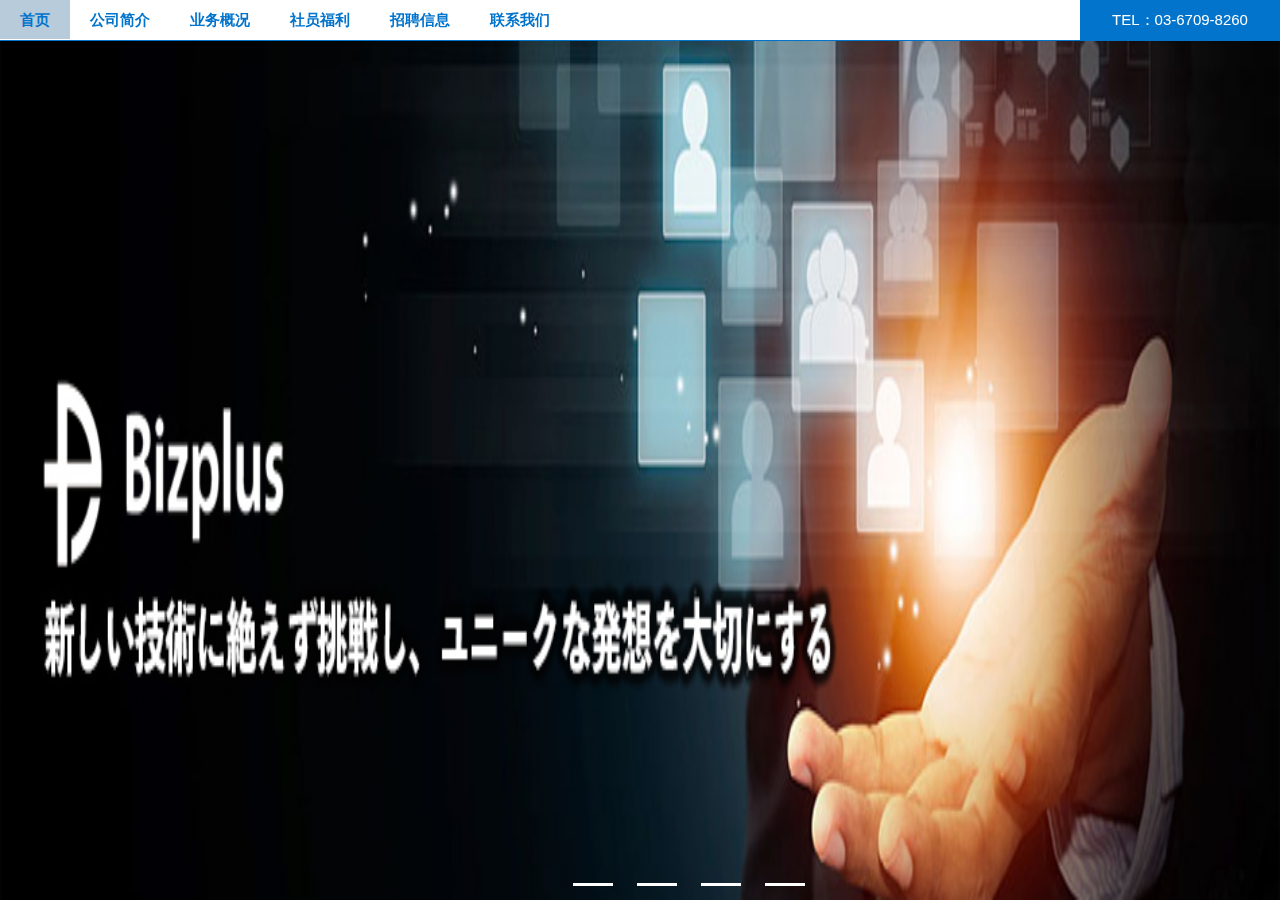
==== dairy/xxy/demo/index.html @ 2e64783f "修改了文件路径" ====
<!DOCTYPE html PUBLIC "-//W3C//DTD XHTML 1.0 Transitional//EN" "http://www.w3.org/TR/xhtml1/DTD/xhtml1-transitional.dtd">
<html xmlns="http://www.w3.org/1999/xhtml">
<head>
<meta http-equiv="Content-Type" content="text/html; charset=utf-8" />
<title>Bizplus</title>

<link href="css/head.css" rel="stylesheet" type="text/css" />
<link href="css/rotation.css" rel="stylesheet" type="text/css" />

</head>

<body>
<div class="head_guide">
	<div class="nav_main">
		<ul id="nav_all">
			<li><a href="#">首页</a></li>
			<li><a href="#">公司简介</a>
				<ul style="left:70px;">
					<li><a href="#">经营理念</a></li>
					<li><a href="#">董事长致辞</a></li>
					<li><a href="#">组织结构图</a></li>
				</ul>
			</li>
			<li><a href="#">业务概况</a>
				<ul style="display: none;left:170px;">
					<li><a href="#">业务介绍</a></li>
					<li><a href="#">品质管理</a></li>
					<li><a href="#">项目管理</a></li>
					<li><a href="#">开发实绩</a></li>
					<li><a href="#">语言环境</a></li>
					<li><a href="#">派遣事业</a></li>
					<li><a href="#">其他业务</a></li>
				</ul>
			</li>
			<li><a href="#">
				<div style="_margin-top: 12px;"></div>社员福利</a>
				<ul style="display: none;">
					<li style="display: none;left:270px;"></li>
					<li><a href="#">社内教育</a></li>
					<li><a href="#">企业文化</a></li>
				</ul>
			</li>
			<li><a href="#">招聘信息</a>
				<ul style="display: none;">
					<li style="display: none;left:370px;"></li>
					<li><a href="#">2018年</a></li>
					<li><a href="#">2019年</a></li>
				</ul>
			</li>
			<li><a href="#">联系我们</a>
				<ul style="display: none;">
					<li><a href="#">公司地址</a></li>
				</ul>
			</li>            
		</ul>
		<div class="tel">TEL：03-6709-8260</div>
	</div>
</div>

<div id="rotation">
	<div id="imgs">
		<img src="./images/1.jpg" class="img1"/>
		<img src="./images/2.jpg" class="img2"/>
		<img src="./images/3.jpg" class="img3"/>
		<img src="./images/4.jpg" class="img4"/>
		<img src="./images/1.jpg" class="img5"/>
	</div>
</div>

<div id="tab">
	<a href="javascript:"></a>
	<a href="javascript:"></a>
	<a href="javascript:"></a>
	<a href="javascript:"></a>
</div>
<div style="position:absolute;top:700px;">
	Cards
</div>
</body>

<script src="js/jquery-1.9.1.min.js" type="text/javascript"></script>
<script src="js/nav.js" type="text/javascript"></script>
<script src="js/rotation.js" type="text/javascript"></script>

</html>
---- dairy/xxy/demo/css/head.css ----
﻿@charset "utf-8";
body{
    clear:both;
    margin:0;
}
div, ul, li{
    margin:0;
    padding:0;
}
ul, li{
    list-style-type:none;
    text-transform:capitalize;
}

.head_guide{
    font-size:15px;
    width:100%;
    margin:0px auto 0;
    border-bottom:#0274CC solid 1px;
    height:40px;
    line-height:39px;
    z-index:1;
    position: fixed;
}

.head_guide a{
    text-decoration:none;
}

#nav_all li{
    float:left;
}

#nav_all li a{
    color:#0274CC;
    display:inline-block;
    font-size:15px;
    font-weight:bold;
    cursor:pointer;
    padding:0 20px 0 20px;
    height:40px;
    line-height:40px;
    white-space:nowrap;
}

#nav_all li a:hover{
    height:39px;
    background-color: rgb(183, 203, 219);
    overflow:hidden;
    border-bottom:#fff solid 1px;
}

#nav_all li ul{
    display: none;
    position: fixed;
    width:100px;
    top:40px;
}

#nav_all ul li{
    line-height:32px;
    height:32px;
    padding:0;
}

#nav_all ul li a{
    width: 80px;
    margin:0px;
    padding: 0 10px 0 10px;
    height:32px;
    line-height:32px;
    color:#fff;
    font-weight:normal;
    background:#0274CC;
}

#nav_all ul li a:hover{
    margin:0px auto;
    height:30px;
    line-height:30px;
    color:#FFF;
    background:#0274CC;
}

.tel{
    font-size:15px;
    font-family:"微软雅黑", "幼圆", sans-serif;
    color:#fff;
    float:right;
    width:200px;
    height:40px;
    line-height:40px;
    text-align:center;
    background-color:#0274CC;
}
---- dairy/xxy/demo/css/rotation.css ----
html,body{
    height: 100%;
}

#rotation{
    background-color: #aaa;
    position:absolute;
    width:100%;       
    top:40px;
    bottom:0px;
    overflow: hidden;
}

#imgs{    
    position: absolute;
    width:100%;   
    height: 100%;
}

#imgs img{
    width: 100%;
    height: 100%;
    position: absolute;
    right: 0;
}

.img1 {
    left: 0;
}

.img2 {
    left: 100%;
}

.img3 {
    left: 200%;
}

.img4 {
    left: 300%;
}

.img5 {
    left: 400%;
}

#tab {
    position: absolute;
    left: 44%;
    bottom: 0;
}

#tab a {
    display: inline-block;
    width: 40px;
    height: 3px;
    margin: 10px;
    background: #fff;
}

.whiteTab {
    background: #fff;
}

.grayTab {
    background: rgb(80, 80, 80);
}
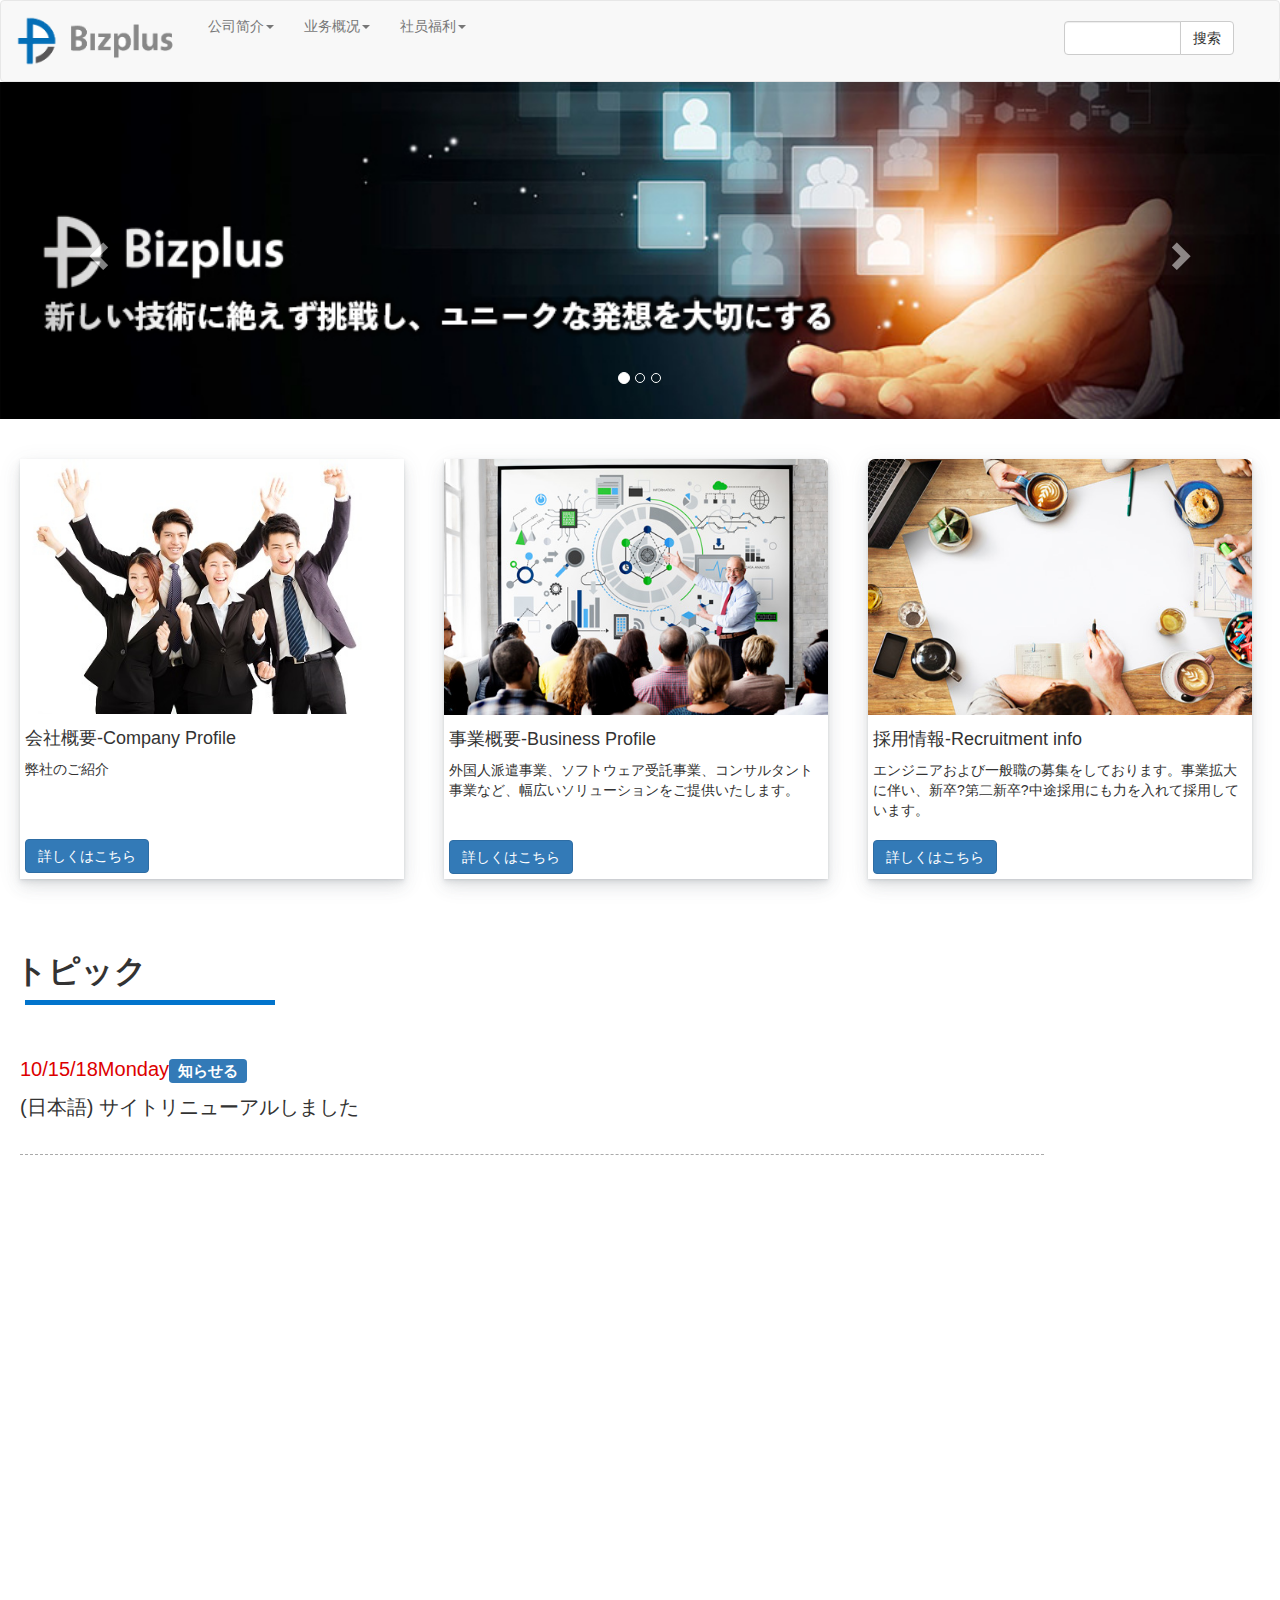
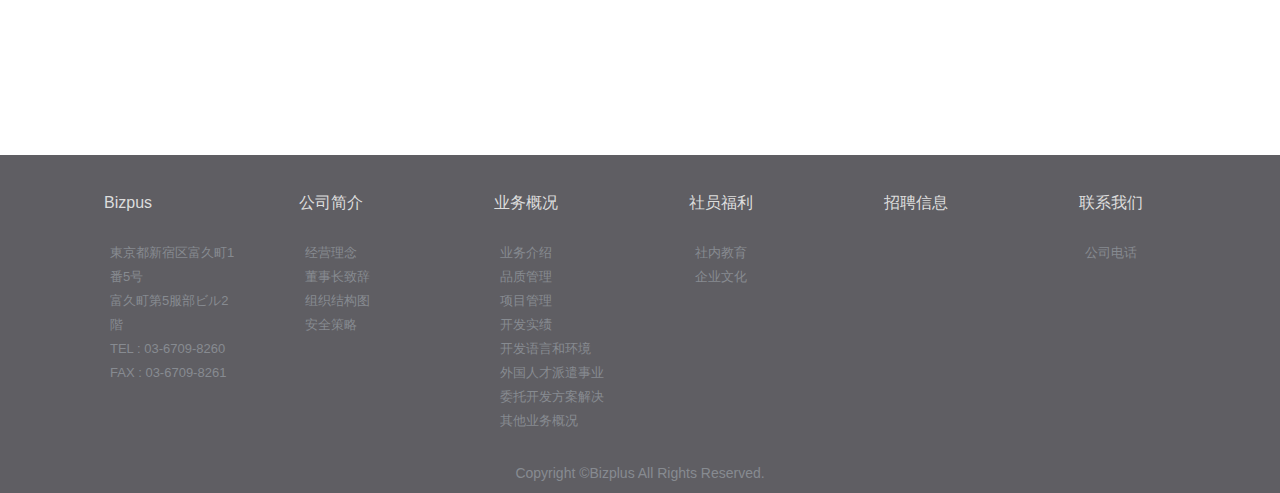
==== commit 0ff84685: "update" ====
--- a/dairy/xxy/demo/index.html
+++ b/dairy/xxy/demo/index.html
@@ -1,85 +1,201 @@
-<!DOCTYPE html PUBLIC "-//W3C//DTD XHTML 1.0 Transitional//EN" "http://www.w3.org/TR/xhtml1/DTD/xhtml1-transitional.dtd">
-<html xmlns="http://www.w3.org/1999/xhtml">
+<!DOCTYPE html>
+<html>
 <head>
-<meta http-equiv="Content-Type" content="text/html; charset=utf-8" />
-<title>Bizplus</title>
-
-<link href="css/head.css" rel="stylesheet" type="text/css" />
-<link href="css/rotation.css" rel="stylesheet" type="text/css" />
-
+	<meta charset="utf-8">
+	<title>1</title>
+    <link rel="stylesheet" href="css/style.css" />
+    <link rel="stylesheet" href="./bootstrap-3.3.7-dist/css/bootstrap.min.css">
+    <script src="./js/jquery-2.1.1.min.js"></script>
+    <script src="./bootstrap-3.3.7-dist/js/bootstrap.min.js"></script>
 </head>
-
 <body>
-<div class="head_guide">
-	<div class="nav_main">
-		<ul id="nav_all">
-			<li><a href="#">首页</a></li>
-			<li><a href="#">公司简介</a>
-				<ul style="left:70px;">
-					<li><a href="#">经营理念</a></li>
-					<li><a href="#">董事长致辞</a></li>
-					<li><a href="#">组织结构图</a></li>
-				</ul>
-			</li>
-			<li><a href="#">业务概况</a>
-				<ul style="display: none;left:170px;">
-					<li><a href="#">业务介绍</a></li>
-					<li><a href="#">品质管理</a></li>
-					<li><a href="#">项目管理</a></li>
-					<li><a href="#">开发实绩</a></li>
-					<li><a href="#">语言环境</a></li>
-					<li><a href="#">派遣事业</a></li>
-					<li><a href="#">其他业务</a></li>
-				</ul>
-			</li>
-			<li><a href="#">
-				<div style="_margin-top: 12px;"></div>社员福利</a>
-				<ul style="display: none;">
-					<li style="display: none;left:270px;"></li>
-					<li><a href="#">社内教育</a></li>
-					<li><a href="#">企业文化</a></li>
-				</ul>
-			</li>
-			<li><a href="#">招聘信息</a>
-				<ul style="display: none;">
-					<li style="display: none;left:370px;"></li>
-					<li><a href="#">2018年</a></li>
-					<li><a href="#">2019年</a></li>
-				</ul>
-			</li>
-			<li><a href="#">联系我们</a>
-				<ul style="display: none;">
-					<li><a href="#">公司地址</a></li>
-				</ul>
-			</li>            
-		</ul>
-		<div class="tel">TEL：03-6709-8260</div>
-	</div>
-</div>
-
-<div id="rotation">
-	<div id="imgs">
-		<img src="./images/1.jpg" class="img1"/>
-		<img src="./images/2.jpg" class="img2"/>
-		<img src="./images/3.jpg" class="img3"/>
-		<img src="./images/4.jpg" class="img4"/>
-		<img src="./images/1.jpg" class="img5"/>
-	</div>
-</div>
-
-<div id="tab">
-	<a href="javascript:"></a>
-	<a href="javascript:"></a>
-	<a href="javascript:"></a>
-	<a href="javascript:"></a>
-</div>
-<div style="position:absolute;top:700px;">
-	Cards
-</div>
+    <!--header guide-->
+    <nav class="navbar navbar-default" role="navigation">
+        <div class="container-fluid"> 
+        <div class="navbar-header" style="height: 80px;">
+            <button type="button" class="navbar-toggle" data-toggle="collapse" data-target="#navbar-collapse">
+                <span class="sr-only">展开导航</span>
+                <span class="icon-bar"></span>
+                <span class="icon-bar"></span>
+                <span class="icon-bar"></span>
+            </button>
+            <a class="navbar-brand" href="#"><img src="./img/logo.png" id="logo"></a>
+        </div>
+        <div class="collapse navbar-collapse" id="navbar-collapse">
+            <ul class="nav navbar-nav">
+                <li class="dropdown"><a href="#" class="dropdown-toggle" data-toggle="dropdown">公司简介<b class="caret"></b></a>
+                    <ul class="dropdown-menu">
+                        <li><a href="#">经营理念</a></li>
+                        <li><a href="#">董事长致辞</a></li>
+                        <li><a href="#">组织结构图</a></li>
+                        <li><a href="#">安全策略</a></li>
+                    </ul>
+                </li>
+                <li class="dropdown"><a href="#" class="dropdown-toggle" data-toggle="dropdown">业务概况<b class="caret"></b></a>
+                    <ul class="dropdown-menu">
+                        <li><a href="#">业务介绍</a></li>
+                        <li><a href="#">品质管理</a></li>
+                        <li><a href="#">项目管理</a></li>
+                        <li><a href="#">开发实绩</a></li>
+                        <li><a href="#">开发语言和环境</a></li>
+                        <li><a href="#">外国人才派遣事业</a></li>
+                        <li><a href="#">委托开发方案解决</a></li>
+                        <li><a href="#">其他业务概况</a></li>
+                    </ul>
+                </li>
+                <li class="dropdown"><a href="#" class="dropdown-toggle" data-toggle="dropdown">社员福利<b class="caret"></b></a>
+                    <ul class="dropdown-menu">
+                        <li><a href="#">社内教育</a></li>
+                        <li><a href="#">企业文化</a></li>
+                    </ul>
+                </li>
+            </ul>
+            <div class="col-lg-2" id="search">
+                    <div class="input-group">
+                        <input type="text" class="form-control">
+                        <span class="input-group-btn">
+                            <button class="btn btn-default" type="button">搜索</button>
+                        </span>
+                    </div>
+                </div>
+            </div>
+        </div>
+        </div>
+    </nav>
+
+    <!--rotation chart-->
+    <div id="myCarousel" class="carousel slide">
+        
+        <ol class="carousel-indicators">
+            <li data-target="#myCarousel" data-slide-to="0" class="active"></li>
+            <li data-target="#myCarousel" data-slide-to="1"></li>
+            <li data-target="#myCarousel" data-slide-to="2"></li>
+        </ol>   
+        
+         <div class="carousel-inner">
+            <div class="item active">
+                <img src="./img/1.jpg" alt="First slide">
+            </div>
+            <div class="item">
+                <img src="./img/2.jpg" alt="Second slide">
+            </div>
+            <div class="item">
+                <img src="./img/3.jpg" alt="Third slide">
+            </div>
+        </div>
+        
+        <a class="left carousel-control" href="#myCarousel" role="button" data-slide="prev">
+            <span class="glyphicon glyphicon-chevron-left" aria-hidden="true"></span>
+            <span class="sr-only">Previous</span>
+        </a>
+        <a class="right carousel-control" href="#myCarousel" role="button" data-slide="next">
+            <span class="glyphicon glyphicon-chevron-right" aria-hidden="true"></span>
+            <span class="sr-only">Next</span>
+        </a>
+
+    </div> 
+    
+    <!--Cards-->
+    <div class="card">
+        <img class="card-img-top" src="./img/card1.jpg" alt="Card image">
+        <div class="card-body">
+            <h4 class="card-title">会社概要-Company Profile</h4>
+            <div class="card-text" style="height:90px;">弊社のご紹介</div>
+            <button class="btn btn-primary">詳しくはこちら</button>
+        </div>
+    </div>
+
+    <div class="card">
+        <img class="card-img-top" src="./img/card2.jpg" alt="Card image">
+        <div class="card-body">
+            <h4 class="card-title">事業概要-Business Profile</h4>
+            <div class="card-text" style="height:90px;">外国人派遣事業、ソフトウェア受託事業、コンサルタント事業など、幅広いソリューションをご提供いたします。</div>
+            <button class="btn btn-primary">詳しくはこちら</button>
+        </div>
+    </div>
+
+    <div class="card">
+        <img class="card-img-top" src="./img/card3.jpg" alt="Card image">
+        <div class="card-body">
+            <h4 class="card-title">採用情報-Recruitment info</h4>
+            <div class="card-text" style="height:90px;">エンジニアおよび一般職の募集をしております。事業拡大に伴い、新卒?第二新卒?中途採用にも力を入れて採用しています。</div>
+            <button class="btn btn-primary">詳しくはこちら</button>
+        </div>
+    </div>
+
+    <!--Topic-->
+    <div id="tp">
+        <p>トピック</p>
+    </div>
+
+    <div class="topic_contant">
+        <p id="date">10/15/18Monday<span class="label label-primary">知らせる</span></p>
+        <p>(日本語) サイトリニューアルしました</p>
+    </div>
+    
+    <div style="height:500px;"></div>
+
+
+    <footer class="container-fluid foot-wrap">
+        <div class="container">
+            <div class="row">
+                <div class="row-content col-lg-2 col-sm-4 col-xs-6">
+                    <h3>Bizpus</h3>
+                    <ul>
+                        <li><a href="#">東京都新宿区富久町1番5号</a></li>
+                        <li><a href="#">富久町第5服部ビル2階</a></li>
+                        <li><a href="#">TEL : 03-6709-8260</a></li>
+                        <li><a href="#">FAX : 03-6709-8261</a></li>
+                    </ul>
+                </div>
+                <div class="row-content col-lg-2 col-sm-4 col-xs-6">
+                    <h3>公司简介</h3>
+                    <ul>
+                        <li><a href="#">经营理念</a></li>
+                        <li><a href="#">董事长致辞</a></li>
+                        <li><a href="#">组织结构图</a></li>
+                        <li><a href="#">安全策略</a></li>
+                    </ul>
+                </div>
+                <div class="row-content col-lg-2 col-sm-4 col-xs-6">
+                    <h3>业务概况</h3>
+                    <ul>
+                        <li><a href="#">业务介绍</a></li>
+                        <li><a href="#">品质管理</a></li>
+                        <li><a href="#">项目管理</a></li>
+                        <li><a href="#">开发实绩</a></li>
+                        <li><a href="#">开发语言和环境</a></li>
+                        <li><a href="#">外国人才派遣事业</a></li>
+                        <li><a href="#">委托开发方案解决</a></li>
+                        <li><a href="#">其他业务概况</a></li>
+                    </ul>
+                </div>
+        
+                <div class="row-content col-lg-2 col-sm-4 col-xs-6">
+                    <h3>社员福利</h3>
+                    <ul>
+                        <li><a href="#">社内教育</a></li>
+                        <li><a href="#">企业文化</a></li>
+                    </ul>
+        
+                </div>
+
+                <div class="row-content col-lg-2 col-sm-4 col-xs-6">
+                    <h3>招聘信息</h3>
+                </div>
+
+                <div class="row-content col-lg-2 col-sm-4 col-xs-6">
+                    <h3>联系我们</h3>
+                    <ul>
+                        <li><a href="#">公司电话</a></li>
+                    </ul>
+                </div>
+        
+            </div>
+        </div>
+        
+        <p style="margin-top: 20px;color:#878B91;text-align: center;">Copyright &copy;Bizplus All Rights Reserved.</p>
+        
+    </footer>
 </body>
-
-<script src="js/jquery-1.9.1.min.js" type="text/javascript"></script>
-<script src="js/nav.js" type="text/javascript"></script>
-<script src="js/rotation.js" type="text/javascript"></script>
-
 </html>--- a/dairy/xxy/demo/css/style.css
+++ b/dairy/xxy/demo/css/style.css
@@ -0,0 +1,128 @@
+html,body{
+    margin: 0;
+    padding: 0;
+    height: 100%;
+}
+
+#logo{
+    height: 50px;
+    width: auto; 
+}
+
+#search{
+    width: 200px;
+    float: right;
+    margin-top: 20px;
+    margin-bottom: 20px;
+}
+
+#myCarousel{
+    position: relative;
+    top: -20px;
+    bottom: 0;
+}
+
+.item>img{
+    width: 100%;
+    height: 100%;
+}
+
+.card{
+    width:30%;
+    height: 420px;
+    float: left;
+    margin: 20px;
+    box-shadow: 0 0.46875rem 2.1875rem rgba(90,97,105,.1), 0 0.9375rem 1.40625rem rgba(90,97,105,.1), 0 0.25rem 0.53125rem rgba(90,97,105,.12), 0 0.125rem 0.1875rem rgba(90,97,105,.1);
+}
+
+.card>img{
+    width:100%;
+    border-radius: .725rem .725rem 0 0;
+}
+
+.card-body{
+    padding: 5px;
+}
+
+.card-body>button{
+    position: relative;
+    bottom: 10px;
+}
+
+#tp>p{
+    width: 200px;
+    font-size: 32px;
+    font-weight: 700;
+    margin-left: 15px;
+    margin-bottom: 100px;
+    padding-bottom: 10px;
+    position: relative;
+    top: 50px;
+}
+
+#tp>p::before{
+    content: '';
+    position: absolute;
+    bottom: 0;
+    left: 10px;
+    display: block;
+    width: 250px;
+    height: 5px;
+    background-color: #0274cc;
+}
+
+.topic_contant{
+    font-size: 20px;
+    width: 80%;
+    height: 100px;
+    border-bottom: 1px dashed #aaa;
+    margin: 20px;
+    margin-top: 55px;
+}
+
+#date{
+    color: #dd0000; 
+}
+
+
+.foot-wrap{
+	background-color: #5f5e63;
+	margin-top:80px;
+}
+ 
+ .row-content>h3{
+	color:#DDD;
+	font-size:16px;
+	font-weight: 300;
+	line-height: 16px;
+	margin:40px 0 30px 34px;
+}
+
+.row-content>ul{
+	font-size:13px;
+	line-height:24px;
+}
+
+.row-content>ul>li{
+    list-style:none;
+}
+
+.row-content>ul>li>a{
+    color:#878B91;
+}
+
+.row-content>ul>li>a:hover{
+    text-decoration:none;
+    color:#c1ba62;
+}
+
+ul.social{
+    margin:0;
+    padding:0;
+    width:100%;
+    text-align:center;
+}
+
+ul.social>li{
+	display:inline-block;
+}
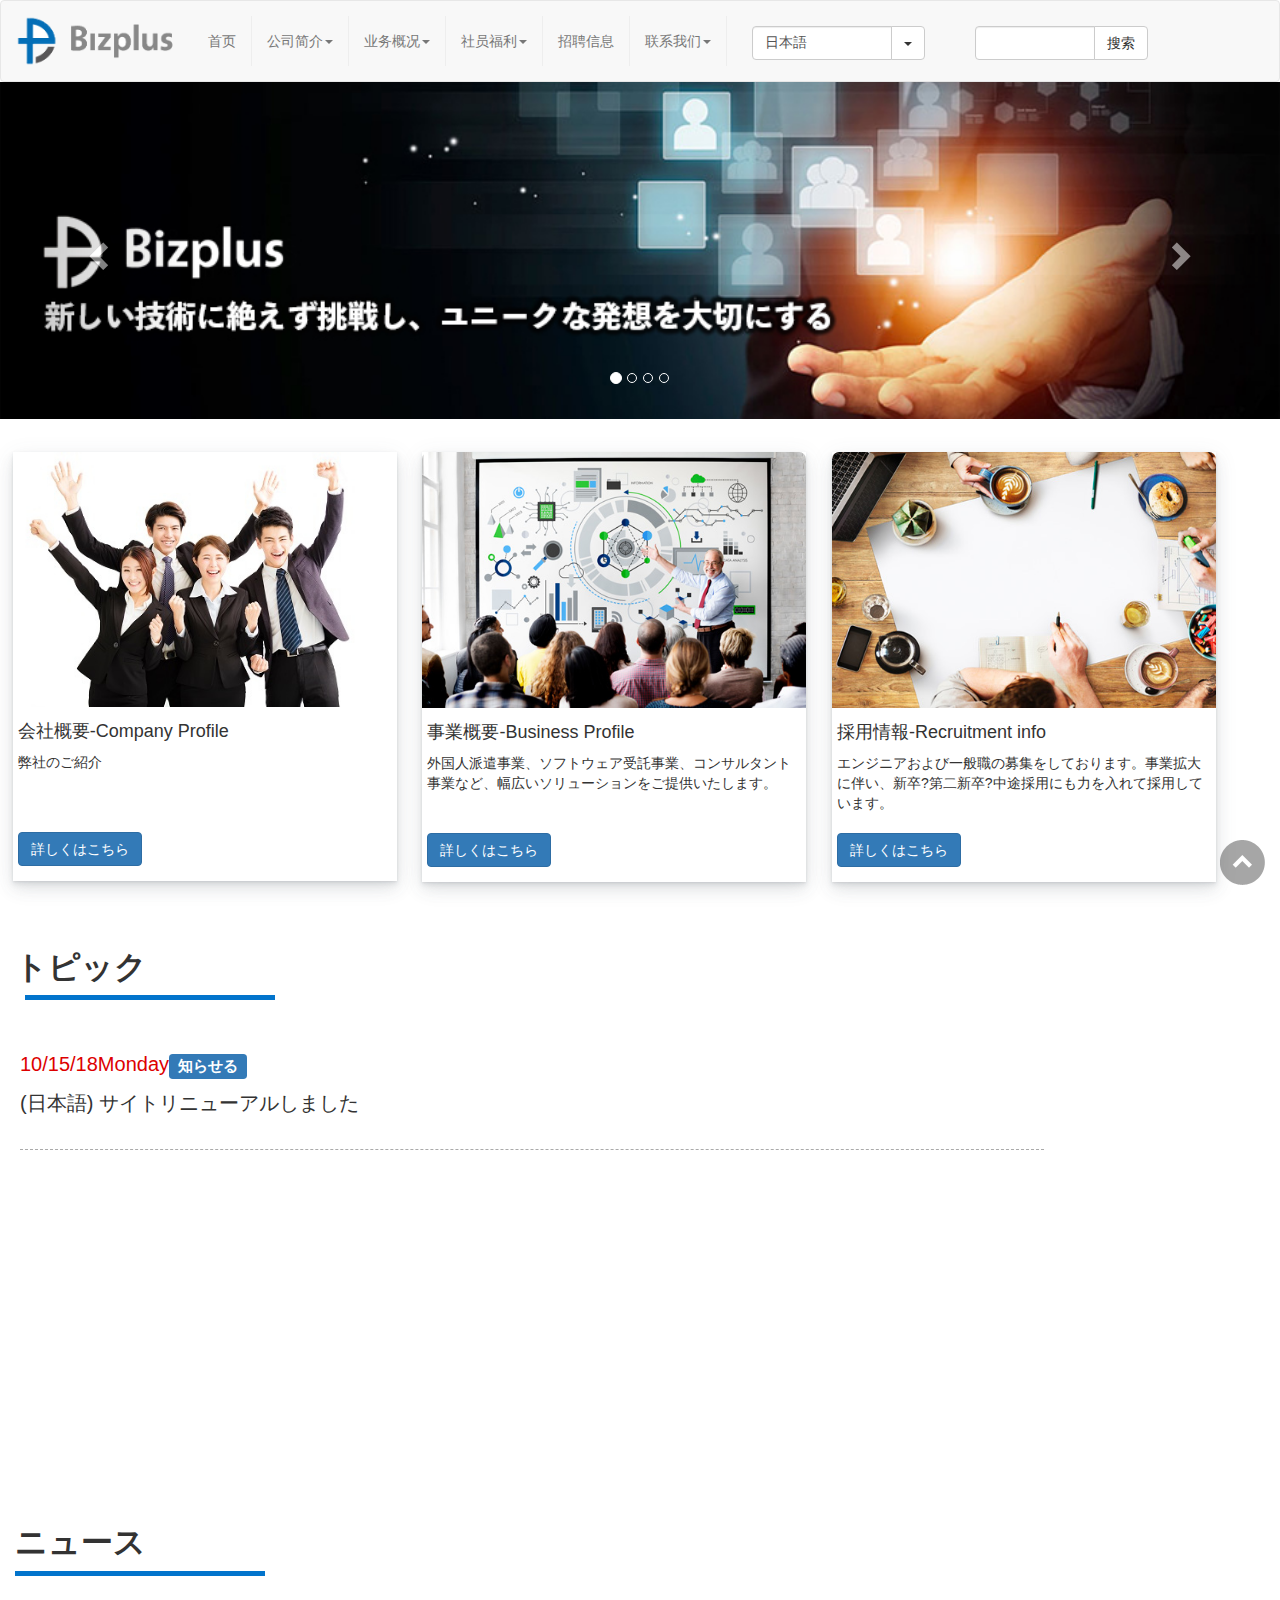
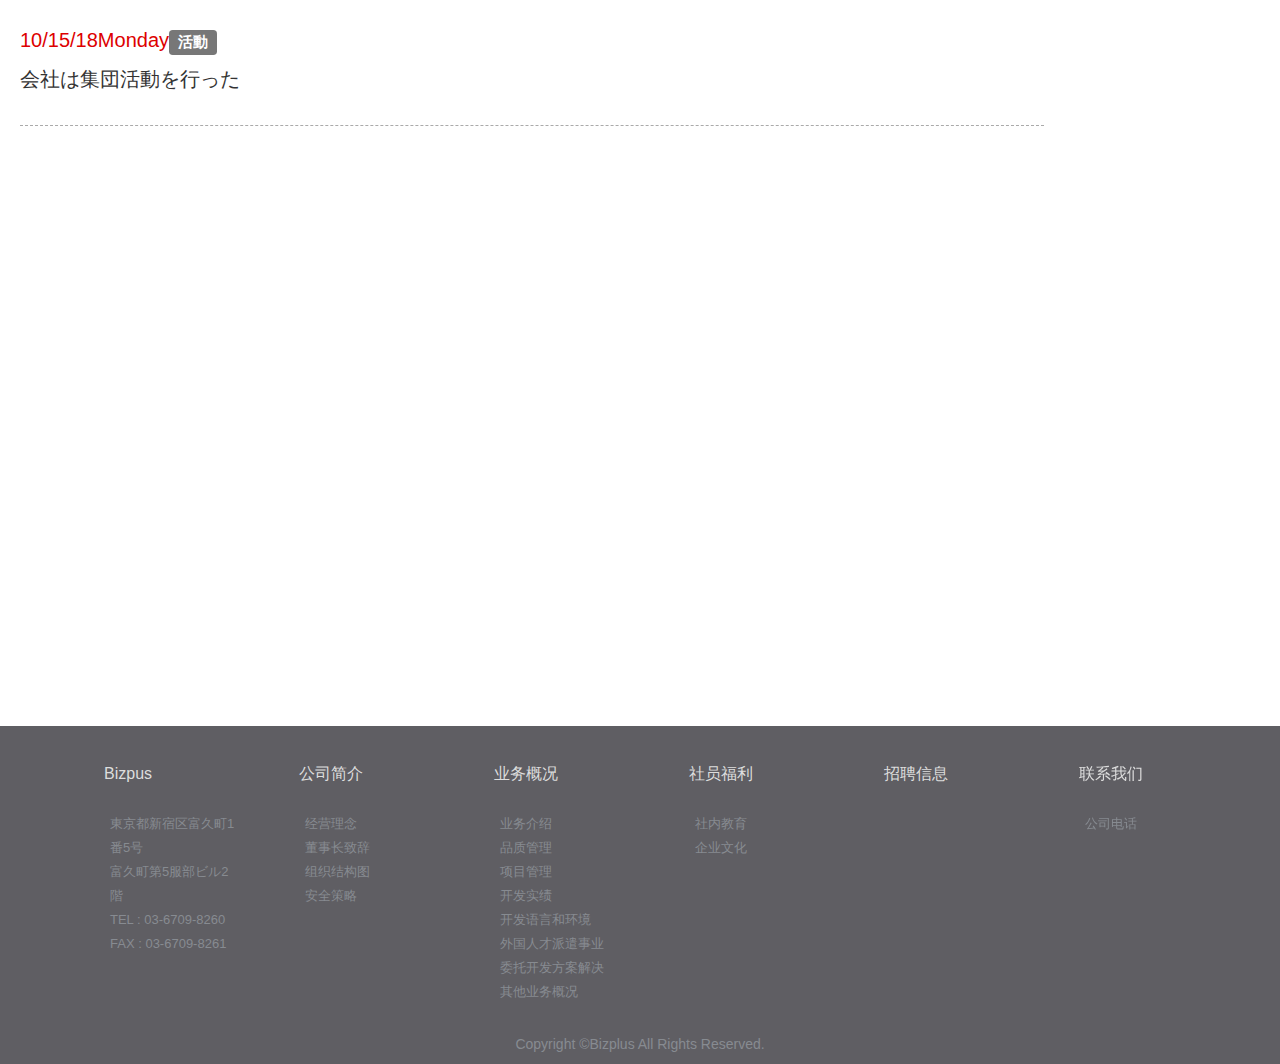
==== commit 358bc89e: "update" ====
--- a/dairy/xxy/demo/index.html
+++ b/dairy/xxy/demo/index.html
@@ -2,7 +2,7 @@
 <html>
 <head>
 	<meta charset="utf-8">
-	<title>1</title>
+	<title>Bizplus</title>
     <link rel="stylesheet" href="css/style.css" />
     <link rel="stylesheet" href="./bootstrap-3.3.7-dist/css/bootstrap.min.css">
     <script src="./js/jquery-2.1.1.min.js"></script>
@@ -11,7 +11,8 @@
 <body>
     <!--header guide-->
     <nav class="navbar navbar-default" role="navigation">
-        <div class="container-fluid"> 
+    <div class="container-fluid" > 
+
         <div class="navbar-header" style="height: 80px;">
             <button type="button" class="navbar-toggle" data-toggle="collapse" data-target="#navbar-collapse">
                 <span class="sr-only">展开导航</span>
@@ -21,8 +22,10 @@
             </button>
             <a class="navbar-brand" href="#"><img src="./img/logo.png" id="logo"></a>
         </div>
+        
         <div class="collapse navbar-collapse" id="navbar-collapse">
             <ul class="nav navbar-nav">
+                <li class="dropdown"><a href="#" class="dropdown-toggle" data-toggle="dropdown">首页</a>
                 <li class="dropdown"><a href="#" class="dropdown-toggle" data-toggle="dropdown">公司简介<b class="caret"></b></a>
                     <ul class="dropdown-menu">
                         <li><a href="#">经营理念</a></li>
@@ -31,6 +34,7 @@
                         <li><a href="#">安全策略</a></li>
                     </ul>
                 </li>
+
                 <li class="dropdown"><a href="#" class="dropdown-toggle" data-toggle="dropdown">业务概况<b class="caret"></b></a>
                     <ul class="dropdown-menu">
                         <li><a href="#">业务介绍</a></li>
@@ -43,35 +47,70 @@
                         <li><a href="#">其他业务概况</a></li>
                     </ul>
                 </li>
+
                 <li class="dropdown"><a href="#" class="dropdown-toggle" data-toggle="dropdown">社员福利<b class="caret"></b></a>
                     <ul class="dropdown-menu">
                         <li><a href="#">社内教育</a></li>
                         <li><a href="#">企业文化</a></li>
                     </ul>
                 </li>
+
+                <li class="dropdown"><a href="#" class="dropdown-toggle" data-toggle="dropdown">招聘信息</a></li>
+
+                <li class="dropdown"><a href="#" class="dropdown-toggle" data-toggle="dropdown">联系我们<b class="caret"></b></a>
+                    <ul class="dropdown-menu">
+                        <li><a href="#">公司地址</a></li>
+                    </ul>
+                </li>
             </ul>
+
+            <div class="col-lg-2" id="language">
+                <div class="input-group">
+                    <input type="text" class="form-control" value="日本語"/>
+                    <div class="input-group-btn">
+                        <button type="button" class="btn btn-default dropdown-toggle" data-toggle="dropdown" tabindex="-1">
+                            <span class="caret"></span>
+                        </button>
+                        <ul class="dropdown-menu pull-right">
+                            <li>
+                                <a href="#">日本語</a>
+                            </li>
+                            <li>
+                                <a href="#">中文</a>
+                            </li>
+                            <li>
+                                <a href="#">English</a>
+                            </li>
+                        </ul>
+                    </div>
+                </div>
+            </div>
+
             <div class="col-lg-2" id="search">
-                    <div class="input-group">
-                        <input type="text" class="form-control">
-                        <span class="input-group-btn">
-                            <button class="btn btn-default" type="button">搜索</button>
-                        </span>
-                    </div>
-                </div>
-            </div>
-        </div>
-        </div>
+                <div class="input-group">
+                    <input type="text" class="form-control">
+                    <span class="input-group-btn">
+                        <button class="btn btn-default" type="button">搜索</button>
+                    </span>
+                </div>
+            </div> 
+
+        </div>
+    </div>
     </nav>
 
     <!--rotation chart-->
     <div id="myCarousel" class="carousel slide">
         
+        <!--圆圈-->
         <ol class="carousel-indicators">
             <li data-target="#myCarousel" data-slide-to="0" class="active"></li>
             <li data-target="#myCarousel" data-slide-to="1"></li>
             <li data-target="#myCarousel" data-slide-to="2"></li>
+            <li data-target="#myCarousel" data-slide-to="3"></li>
         </ol>   
         
+        <!--轮播图-->
          <div class="carousel-inner">
             <div class="item active">
                 <img src="./img/1.jpg" alt="First slide">
@@ -82,8 +121,12 @@
             <div class="item">
                 <img src="./img/3.jpg" alt="Third slide">
             </div>
-        </div>
-        
+            <div class="item">
+                <img src="./img/4.jpg" alt="Fourth slide">
+            </div>
+        </div>
+        
+        <!--按钮-->
         <a class="left carousel-control" href="#myCarousel" role="button" data-slide="prev">
             <span class="glyphicon glyphicon-chevron-left" aria-hidden="true"></span>
             <span class="sr-only">Previous</span>
@@ -132,10 +175,29 @@
         <p id="date">10/15/18Monday<span class="label label-primary">知らせる</span></p>
         <p>(日本語) サイトリニューアルしました</p>
     </div>
+
+    <div style="height:300px;">
+            
+    </div>
+
+    <!--News-->
+    <div id="news">
+        <p>ニュース</p>
+    </div>
+
+    <div class="topic_contant">
+        <p id="date">10/15/18Monday<span class="label label-default">活動</span></p>
+        <p>会社は集団活動を行った</p>
+    </div>
     
     <div style="height:500px;"></div>
 
-
+    <!--back to top button-->
+    <div id="backTop">
+            <img src="./img/pagetop.png" alt="PAGETOP" scale="0">
+    </div>
+
+    <!--footer-->
     <footer class="container-fluid foot-wrap">
         <div class="container">
             <div class="row">
@@ -198,4 +260,20 @@
         
     </footer>
 </body>
+<script>
+    var timer = null;
+    backTop.onclick = function(){
+        cancelAnimationFrame(timer);
+        timer = requestAnimationFrame(function fn(){
+            var oTop = document.body.scrollTop || document.documentElement.scrollTop;
+            if(oTop > 0){
+                scrollTo(0,oTop-80);
+                timer = requestAnimationFrame(fn);
+            }
+            else{
+                cancelAnimationFrame(timer);
+            } 
+        });
+    }
+</script>
 </html>--- a/dairy/xxy/demo/css/style.css
+++ b/dairy/xxy/demo/css/style.css
@@ -9,11 +9,20 @@
     width: auto; 
 }
 
+#navbar-collapse{
+    margin-top: 15px;
+}
+
+.dropdown{
+    border-right: 1px solid #eee;
+}
+
 #search{
-    width: 200px;
-    float: right;
-    margin-top: 20px;
-    margin-bottom: 20px;
+    margin: 10px;
+}
+
+#language{
+    margin: 10px;
 }
 
 #myCarousel{
@@ -29,9 +38,9 @@
 
 .card{
     width:30%;
-    height: 420px;
+    height: 420px auto;
     float: left;
-    margin: 20px;
+    margin: 1%;
     box-shadow: 0 0.46875rem 2.1875rem rgba(90,97,105,.1), 0 0.9375rem 1.40625rem rgba(90,97,105,.1), 0 0.25rem 0.53125rem rgba(90,97,105,.12), 0 0.125rem 0.1875rem rgba(90,97,105,.1);
 }
 
@@ -84,6 +93,32 @@
     color: #dd0000; 
 }
 
+#news>p{
+    width: 200px;
+    font-size: 32px;
+    font-weight: 700;
+    margin-left: 15px;
+    margin-bottom: 100px;
+    padding-bottom: 10px;
+    position: relative;
+    top: 50px;
+}
+
+#news>p::before{
+    content: '';
+    position: absolute;
+    bottom: 0;
+    display: block;
+    width: 250px;
+    height: 5px;
+    background-color: #0274cc;
+}
+
+#backTop{
+    position: fixed;
+    bottom: 15px;
+    right: 15px;
+}
 
 .foot-wrap{
 	background-color: #5f5e63;
@@ -125,4 +160,4 @@
 
 ul.social>li{
 	display:inline-block;
-}
+}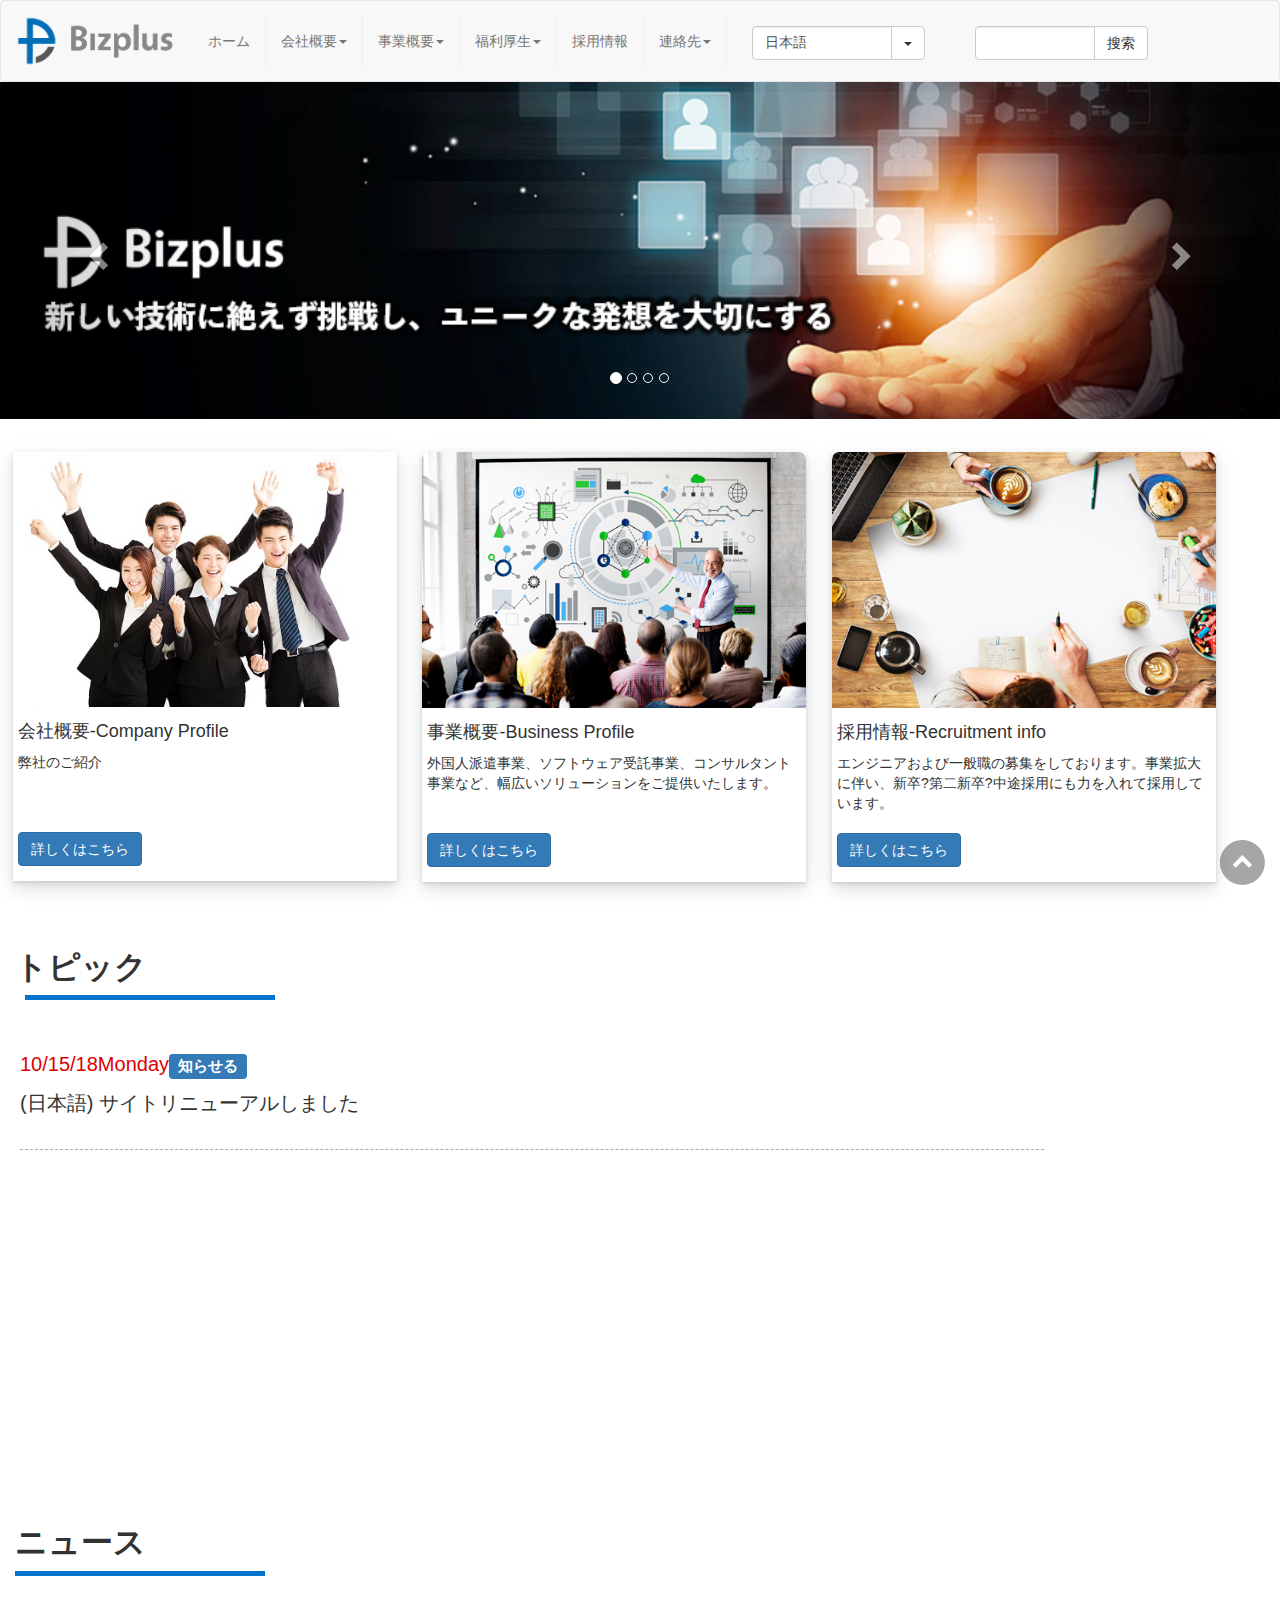
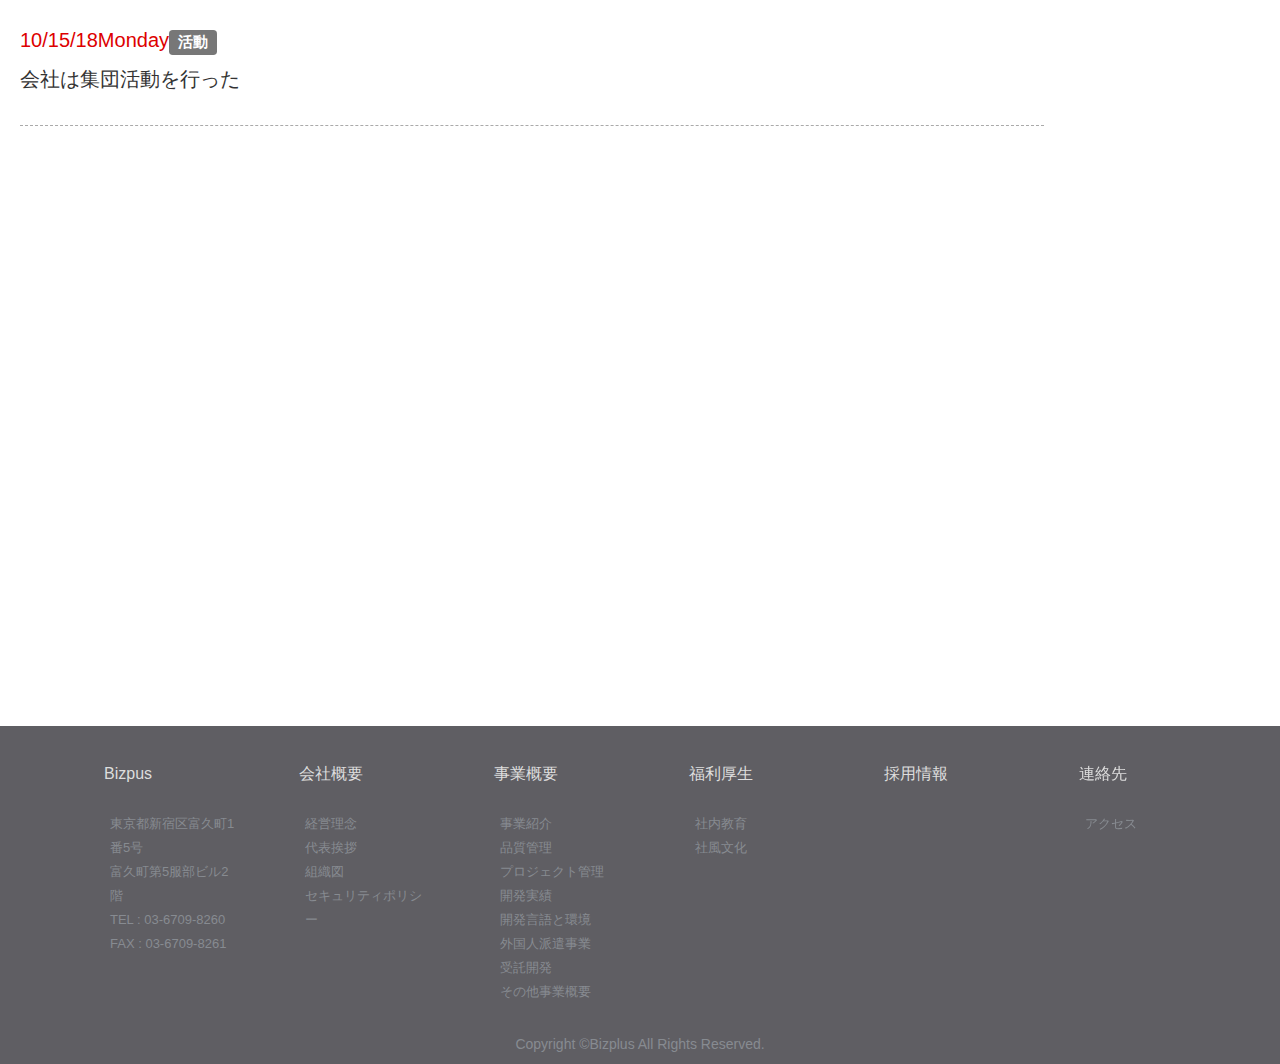
==== commit 737b8d86: "update" ====
--- a/dairy/xxy/demo/index.html
+++ b/dairy/xxy/demo/index.html
@@ -25,41 +25,41 @@
         
         <div class="collapse navbar-collapse" id="navbar-collapse">
             <ul class="nav navbar-nav">
-                <li class="dropdown"><a href="#" class="dropdown-toggle" data-toggle="dropdown">首页</a>
-                <li class="dropdown"><a href="#" class="dropdown-toggle" data-toggle="dropdown">公司简介<b class="caret"></b></a>
-                    <ul class="dropdown-menu">
-                        <li><a href="#">经营理念</a></li>
-                        <li><a href="#">董事长致辞</a></li>
-                        <li><a href="#">组织结构图</a></li>
-                        <li><a href="#">安全策略</a></li>
-                    </ul>
-                </li>
-
-                <li class="dropdown"><a href="#" class="dropdown-toggle" data-toggle="dropdown">业务概况<b class="caret"></b></a>
-                    <ul class="dropdown-menu">
-                        <li><a href="#">业务介绍</a></li>
-                        <li><a href="#">品质管理</a></li>
-                        <li><a href="#">项目管理</a></li>
-                        <li><a href="#">开发实绩</a></li>
-                        <li><a href="#">开发语言和环境</a></li>
-                        <li><a href="#">外国人才派遣事业</a></li>
-                        <li><a href="#">委托开发方案解决</a></li>
-                        <li><a href="#">其他业务概况</a></li>
-                    </ul>
-                </li>
-
-                <li class="dropdown"><a href="#" class="dropdown-toggle" data-toggle="dropdown">社员福利<b class="caret"></b></a>
+                <li class="dropdown"><a href="#" class="dropdown-toggle" data-toggle="dropdown">ホーム</a>
+                <li class="dropdown"><a href="#" class="dropdown-toggle" data-toggle="dropdown">会社概要<b class="caret"></b></a>
+                    <ul class="dropdown-menu">
+                        <li><a href="#">経営理念</a></li>
+                        <li><a href="#">代表挨拶</a></li>
+                        <li><a href="#">組織図</a></li>
+                        <li><a href="#">セキュリティポリシー</a></li>
+                    </ul>
+                </li>
+
+                <li class="dropdown"><a href="#" class="dropdown-toggle" data-toggle="dropdown">事業概要<b class="caret"></b></a>
+                    <ul class="dropdown-menu">
+                        <li><a href="#">事業紹介</a></li>
+                        <li><a href="#">品質管理</a></li>
+                        <li><a href="#">プロジェクト管理</a></li>
+                        <li><a href="#">開発実績</a></li>
+                        <li><a href="#">開発言語と環境</a></li>
+                        <li><a href="#">外国人派遣事業</a></li>
+                        <li><a href="#">受託開発</a></li>
+                        <li><a href="#">その他事業概要</a></li>
+                    </ul>
+                </li>
+
+                <li class="dropdown"><a href="#" class="dropdown-toggle" data-toggle="dropdown">福利厚生<b class="caret"></b></a>
                     <ul class="dropdown-menu">
                         <li><a href="#">社内教育</a></li>
-                        <li><a href="#">企业文化</a></li>
-                    </ul>
-                </li>
-
-                <li class="dropdown"><a href="#" class="dropdown-toggle" data-toggle="dropdown">招聘信息</a></li>
-
-                <li class="dropdown"><a href="#" class="dropdown-toggle" data-toggle="dropdown">联系我们<b class="caret"></b></a>
-                    <ul class="dropdown-menu">
-                        <li><a href="#">公司地址</a></li>
+                        <li><a href="#">社風文化</a></li>
+                    </ul>
+                </li>
+
+                <li class="dropdown"><a href="#" class="dropdown-toggle" data-toggle="dropdown">採用情報</a></li>
+
+                <li class="dropdown"><a href="#" class="dropdown-toggle" data-toggle="dropdown">連絡先<b class="caret"></b></a>
+                    <ul class="dropdown-menu">
+                        <li><a href="#">アクセス</a></li>
                     </ul>
                 </li>
             </ul>
@@ -211,45 +211,45 @@
                     </ul>
                 </div>
                 <div class="row-content col-lg-2 col-sm-4 col-xs-6">
-                    <h3>公司简介</h3>
-                    <ul>
-                        <li><a href="#">经营理念</a></li>
-                        <li><a href="#">董事长致辞</a></li>
-                        <li><a href="#">组织结构图</a></li>
-                        <li><a href="#">安全策略</a></li>
-                    </ul>
-                </div>
-                <div class="row-content col-lg-2 col-sm-4 col-xs-6">
-                    <h3>业务概况</h3>
-                    <ul>
-                        <li><a href="#">业务介绍</a></li>
-                        <li><a href="#">品质管理</a></li>
-                        <li><a href="#">项目管理</a></li>
-                        <li><a href="#">开发实绩</a></li>
-                        <li><a href="#">开发语言和环境</a></li>
-                        <li><a href="#">外国人才派遣事业</a></li>
-                        <li><a href="#">委托开发方案解决</a></li>
-                        <li><a href="#">其他业务概况</a></li>
-                    </ul>
-                </div>
-        
-                <div class="row-content col-lg-2 col-sm-4 col-xs-6">
-                    <h3>社员福利</h3>
+                    <h3>会社概要</h3>
+                    <ul>
+                        <li><a href="#">経営理念</a></li>
+                        <li><a href="#">代表挨拶</a></li>
+                        <li><a href="#">組織図</a></li>
+                        <li><a href="#">セキュリティポリシー</a></li>
+                    </ul>
+                </div>
+                <div class="row-content col-lg-2 col-sm-4 col-xs-6">
+                    <h3>事業概要</h3>
+                    <ul>
+                        <li><a href="#">事業紹介</a></li>
+                        <li><a href="#">品質管理</a></li>
+                        <li><a href="#">プロジェクト管理</a></li>
+                        <li><a href="#">開発実績</a></li>
+                        <li><a href="#">開発言語と環境</a></li>
+                        <li><a href="#">外国人派遣事業</a></li>
+                        <li><a href="#">受託開発</a></li>
+                        <li><a href="#">その他事業概要</a></li>
+                    </ul>
+                </div>
+        
+                <div class="row-content col-lg-2 col-sm-4 col-xs-6">
+                    <h3>福利厚生</h3>
                     <ul>
                         <li><a href="#">社内教育</a></li>
-                        <li><a href="#">企业文化</a></li>
-                    </ul>
-        
-                </div>
-
-                <div class="row-content col-lg-2 col-sm-4 col-xs-6">
-                    <h3>招聘信息</h3>
-                </div>
-
-                <div class="row-content col-lg-2 col-sm-4 col-xs-6">
-                    <h3>联系我们</h3>
-                    <ul>
-                        <li><a href="#">公司电话</a></li>
+                        <li><a href="#">社風文化</a></li>
+                    </ul>
+        
+                </div>
+
+                <div class="row-content col-lg-2 col-sm-4 col-xs-6">
+                    <h3>採用情報</h3>
+                </div>
+
+                <div class="row-content col-lg-2 col-sm-4 col-xs-6">
+                    <h3>連絡先</h3>
+                    <ul>
+                        <li><a href="#">アクセス</a></li>
                     </ul>
                 </div>
         
